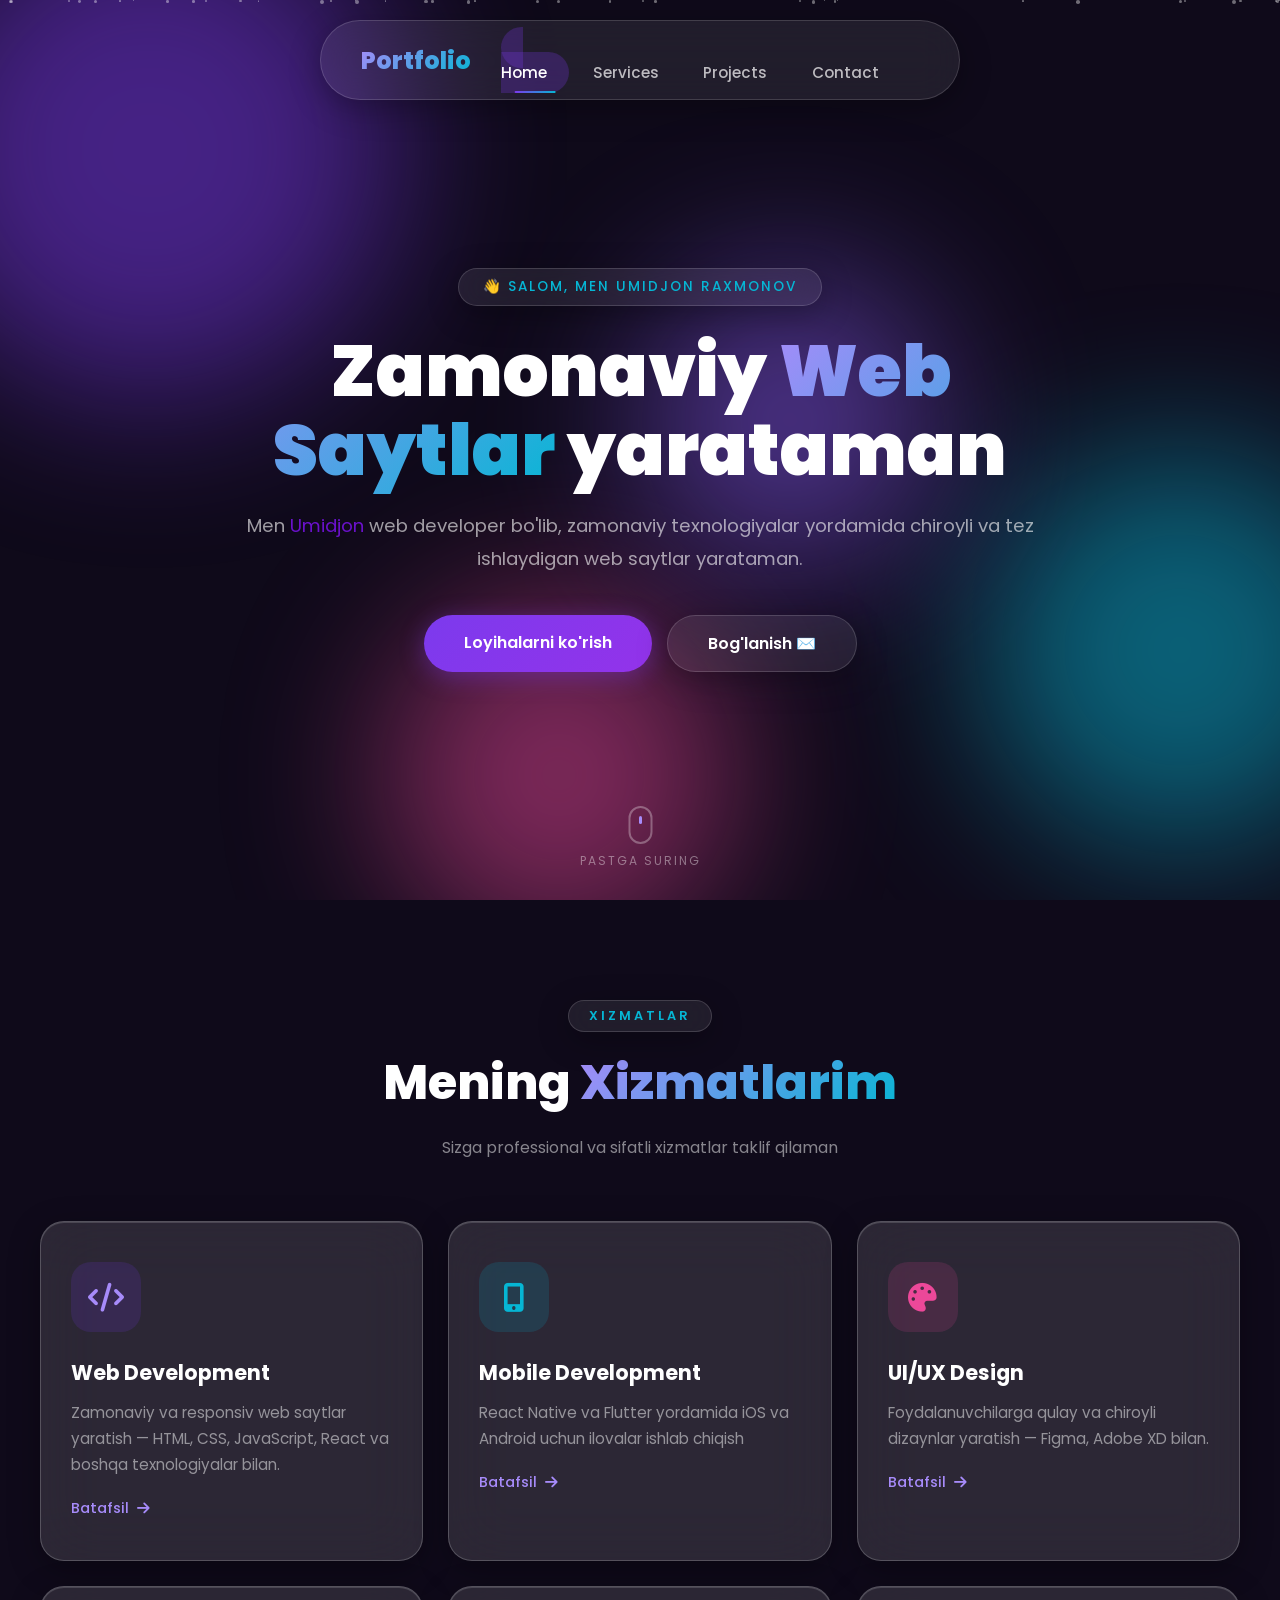
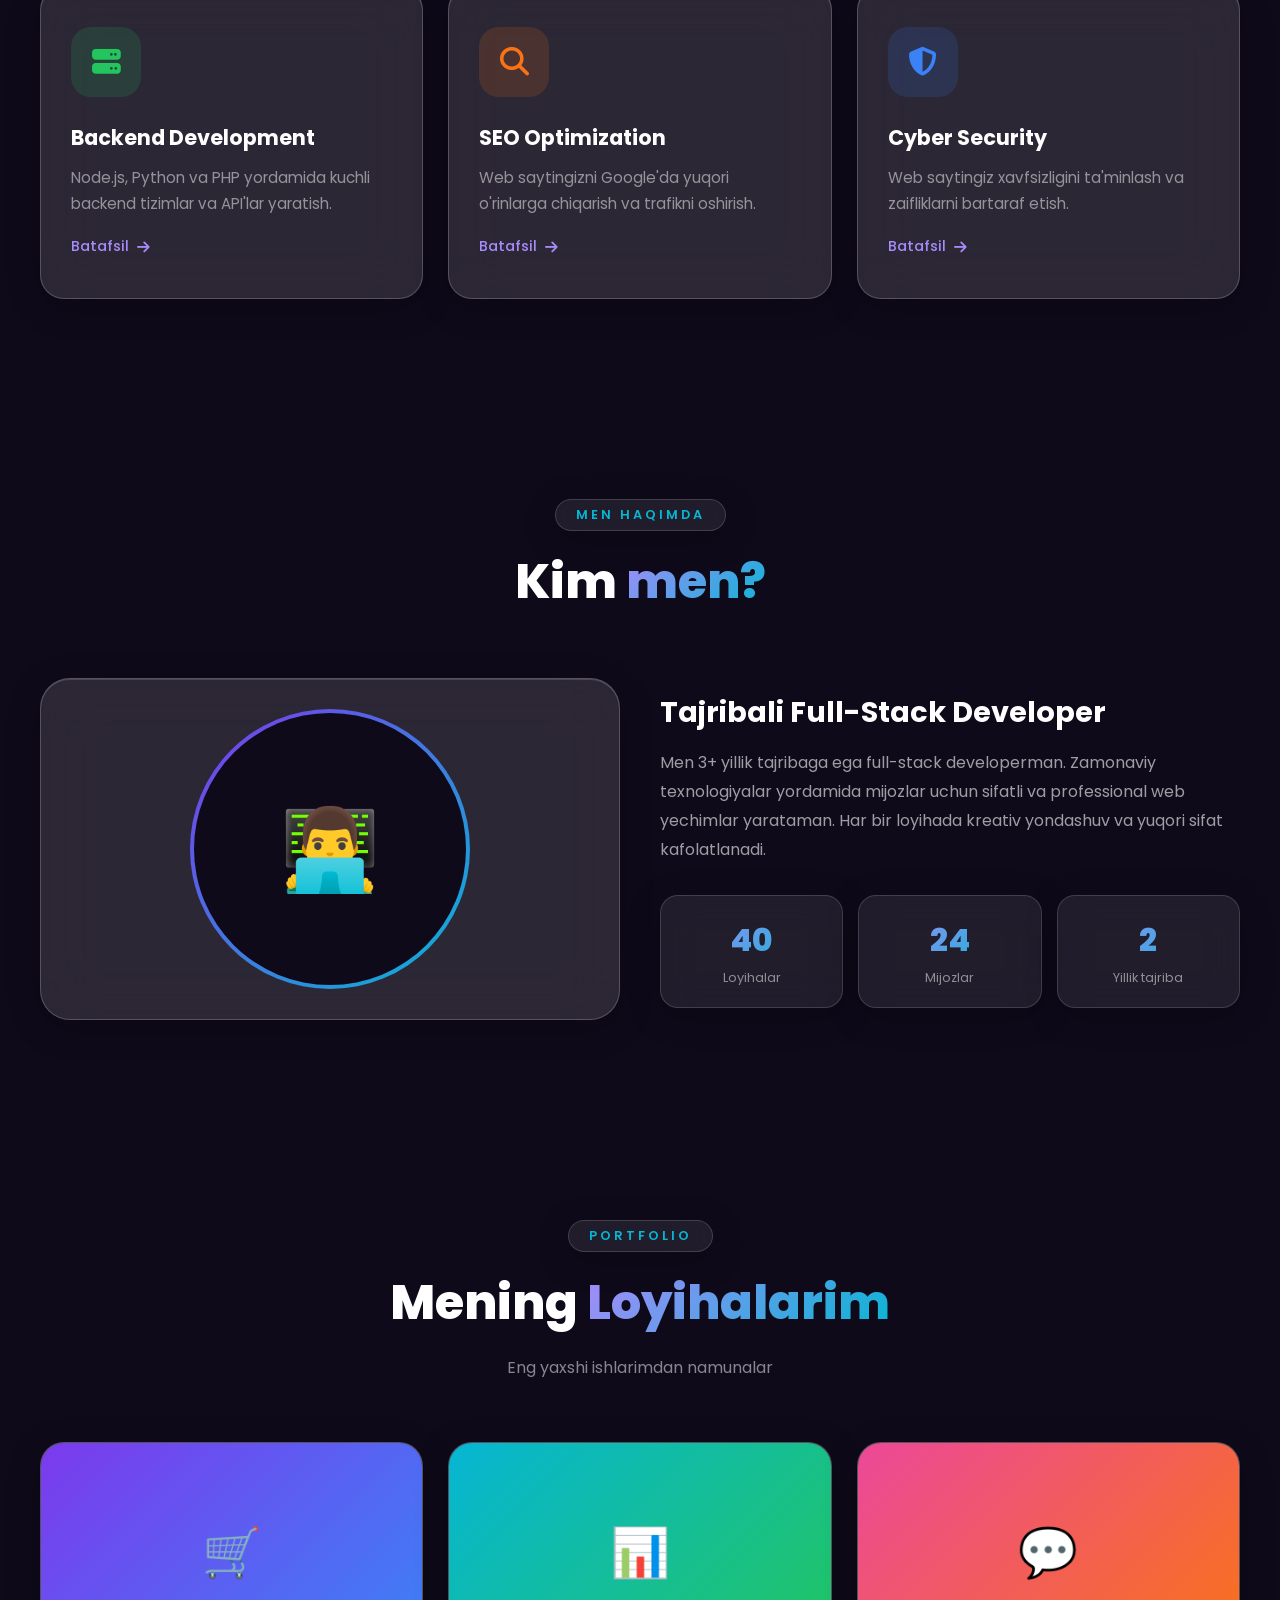
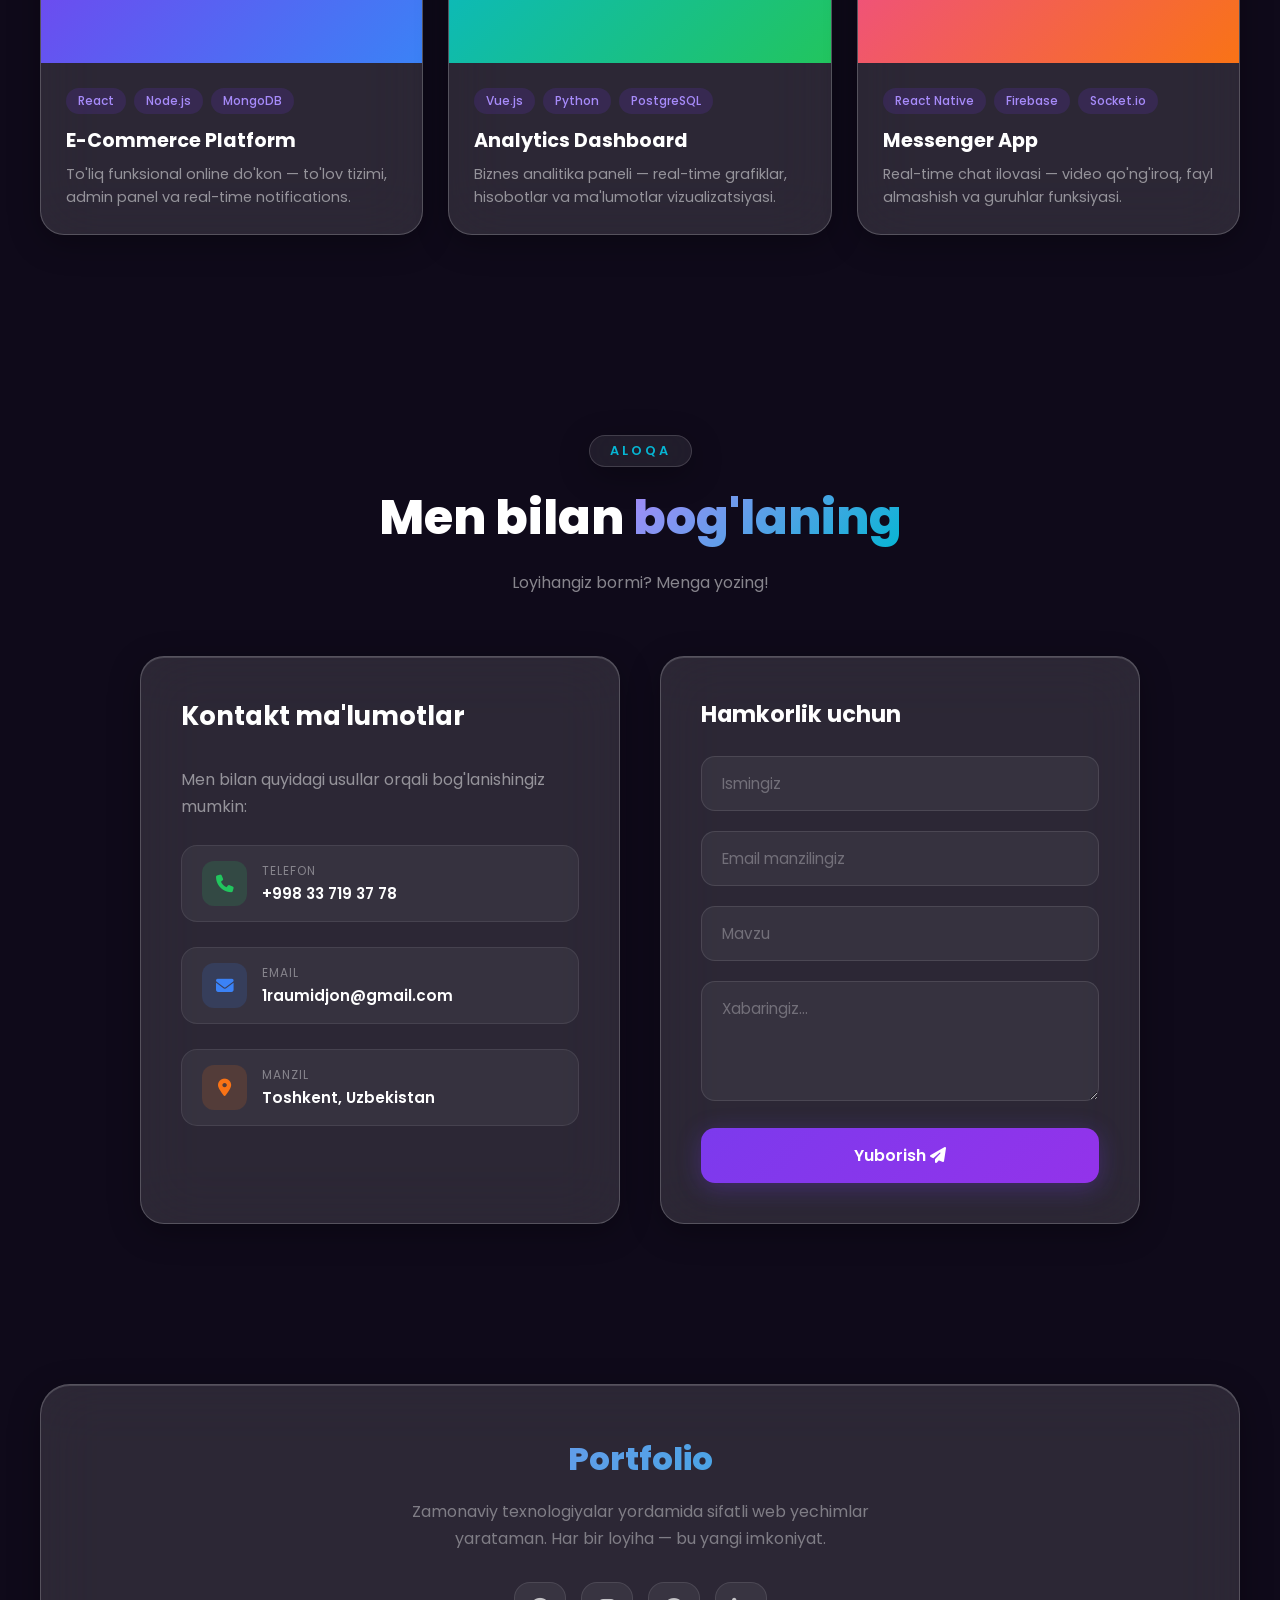
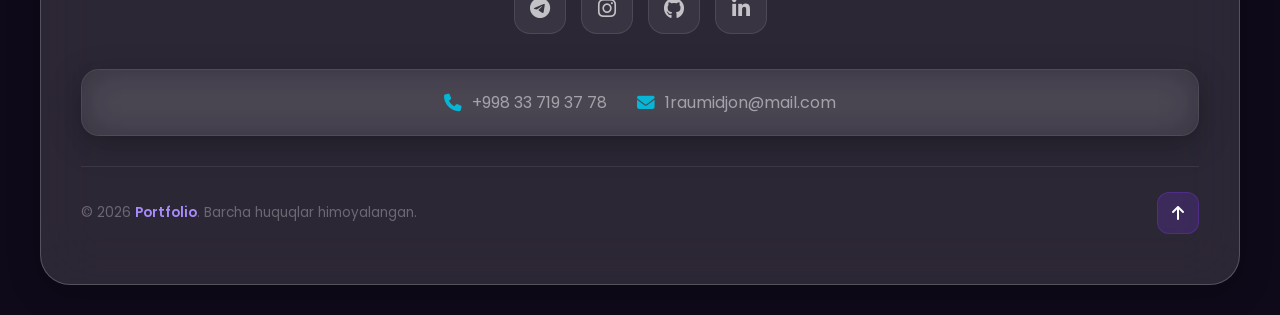
==== qwenn.html @ 11786339 "QWEN AI" ====
<!doctype html>
<html lang="uz">
  <head>
    <meta charset="UTF-8" />
    <meta name="viewport" content="width=device-width, initial-scale=1.0" />
    <title>Umidjon Raxmonov | Portfolio</title>
    <link
      rel="stylesheet"
      href="https://cdnjs.cloudflare.com/ajax/libs/font-awesome/6.5.0/css/all.min.css"
    />
    <link rel="stylesheet" href="qwen.css" />
  </head>
  <body>
    <!-- Loader -->
    <div class="loader" id="loader">
      <div class="loader-ring"></div>
    </div>

    <!-- Animated Background -->
    <div class="bg-animation">
      <div class="blob"></div>
      <div class="blob"></div>
      <div class="blob"></div>
      <div class="blob"></div>
    </div>

    <!-- Particles -->
    <div class="particles" id="particles"></div>

    <!-- ========== NAVBAR ========== -->
    <nav class="navbar glass" id="navbar">
      <div class="nav-logo">Portfolio</div>
      <ul class="nav-links" id="navLinks">
        <li><a href="#home" class="active">Home</a></li>
        <li><a href="#services">Services</a></li>
        <li><a href="#projects">Projects</a></li>
        <li><a href="#contact">Contact</a></li>
      </ul>
      <div class="menu-toggle" id="menuToggle">
        <span></span>
        <span></span>
        <span></span>
      </div>
    </nav>

    <!-- ========== HERO ========== -->
    <section class="hero" id="home">
      <div class="hero-content">
        <div class="hero-badge glass">👋 Salom, men Umidjon Raxmonov</div>
        <h1>Zamonaviy <span class="gradient-text">Web Saytlar</span> yarataman</h1>
        <p>
          Men <span style="color: #6a11cb">Umidjon</span> web developer bo'lib, zamonaviy
          texnologiyalar yordamida chiroyli va tez ishlaydigan web saytlar yarataman.
        </p>
        <div class="hero-buttons">
          <a href="#projects" class="btn-primary">Loyihalarni ko'rish</a>
          <a href="#contact" class="btn-glass glass">Bog'lanish ✉️</a>
        </div>
      </div>
      <div class="scroll-indicator">
        <div class="mouse"></div>
        <span>Pastga suring</span>
      </div>
    </section>

    <!-- ========== SERVICES ========== -->
    <section id="services">
      <div class="section-header">
        <div class="tag glass">Xizmatlar</div>
        <h2>Mening <span class="gradient-text">Xizmatlarim</span></h2>
        <p>Sizga professional va sifatli xizmatlar taklif qilaman</p>
      </div>
      <div class="services-grid">
        <div class="service-card glass-strong">
          <div class="service-icon icon-purple">
            <i class="fas fa-code"></i>
          </div>
          <h3>Web Development</h3>
          <p>
            Zamonaviy va responsiv web saytlar yaratish — HTML, CSS, JavaScript, React va boshqa
            texnologiyalar bilan.
          </p>
          <div class="arrow">Batafsil <i class="fas fa-arrow-right"></i></div>
        </div>
        <div class="service-card glass-strong">
          <div class="service-icon icon-cyan">
            <i class="fas fa-mobile-alt"></i>
          </div>

          <h3>Mobile Development</h3>
          <p>React Native va Flutter yordamida iOS va Android uchun ilovalar ishlab chiqish</p>
          <div class="arrow">Batafsil <i class="fas fa-arrow-right"></i></div>
        </div>

        <div class="service-card glass-strong">
          <div class="service-icon icon-pink">
            <i class="fas fa-palette"></i>
          </div>
          <h3>UI/UX Design</h3>
          <p>Foydalanuvchilarga qulay va chiroyli dizaynlar yaratish — Figma, Adobe XD bilan.</p>
          <div class="arrow">Batafsil <i class="fas fa-arrow-right"></i></div>
        </div>
        <div class="service-card glass-strong">
          <div class="service-icon icon-green">
            <i class="fas fa-server"></i>
          </div>

                    <h3>Backend Development</h3>
          <p>Node.js, Python va PHP yordamida kuchli backend tizimlar va API'lar yaratish.</p>
          <div class="arrow">Batafsil <i class="fas fa-arrow-right"></i></div>
        </div>
        <div class="service-card glass-strong">
          <div class="service-icon icon-orange">
            <i class="fas fa-search"></i>
          </div>

          <h3>SEO Optimization</h3>
          <p>Web saytingizni Google'da yuqori o'rinlarga chiqarish va trafikni oshirish.</p>
          <div class="arrow">Batafsil <i class="fas fa-arrow-right"></i></div>
        </div>
        <div class="service-card glass-strong">
          <div class="service-icon icon-blue">
            <i class="fas fa-shield-alt"></i>
          </div>
          <h3>Cyber Security</h3>
          <p>Web saytingiz xavfsizligini ta'minlash va zaifliklarni bartaraf etish.</p>
          <div class="arrow">Batafsil <i class="fas fa-arrow-right"></i></div>
        </div>
      </div>
    </section>

    <!-- ========== ABOUT ========== -->
    <section id="about">
      <div class="about-section">
        <div class="section-header">
          <div class="tag glass">Men haqimda</div>
          <h2>Kim <span class="gradient-text">men?</span></h2>
        </div>
        <div class="about-grid">
          <div class="about-image glass-strong">
            <div class="avatar-wrapper">
              <div class="avatar-inner">👨‍💻</div>
            </div>
          </div>

          <div class="about-text">
            <h3>Tajribali Full-Stack Developer</h3>
            <p>
              Men 3+ yillik tajribaga ega full-stack developerman. Zamonaviy texnologiyalar
              yordamida mijozlar uchun sifatli va professional web yechimlar yarataman. Har bir
              loyihada kreativ yondashuv va yuqori sifat kafolatlanadi.
            </p>

            <div class="stats-row">
              <div class="stat-item glass">
                <div class="number" data-target="50">0</div>
                <div class="label">Loyihalar</div>
              </div>
              <div class="stat-item glass">
                <div class="number" data-target="30">0</div>
                <div class="label">Mijozlar</div>
              </div>
              <div class="stat-item glass">
                <div class="number" data-target="3">0</div>
                <div class="label">Yillik tajriba</div>
              </div>
            </div>
          </div>
        </div>
      </div>
    </section>

    <!-- ========== PROJECTS ========== -->
    <section id="projects">
      <div class="section-header">
        <div class="tag glass">Portfolio</div>
        <h2>Mening <span class="gradient-text">Loyihalarim</span></h2>
        <p>Eng yaxshi ishlarimdan namunalar</p>
      </div>
      <div class="projects-grid">
        <div class="project-card glass-strong">
          <div class="project-thumb">
            <div class="gradient-bg g1">🛒</div>
          </div>
          <div class="project-info">
            <div class="tags">
              <span>React</span>
              <span>Node.js</span>
              <span>MongoDB</span>
            </div>
            <h3>E-Commerce Platform</h3>
            <p>
              To'liq funksional online do'kon — to'lov tizimi, admin panel va real-time
              notifications.
            </p>
          </div>
        </div>
        <div class="project-card glass-strong">
          <div class="project-thumb">
            <div class="gradient-bg g2">📊</div>
          </div>
          <div class="project-info">
            <div class="tags">
              <span>Vue.js</span>
              <span>Python</span>
              <span>PostgreSQL</span>
            </div>
            <h3>Analytics Dashboard</h3>
            <p>
              Biznes analitika paneli — real-time grafiklar, hisobotlar va ma'lumotlar
              vizualizatsiyasi.
            </p>
          </div>
        </div>
        <div class="project-card glass-strong">
          <div class="project-thumb">
            <div class="gradient-bg g3">💬</div>
          </div>
          <div class="project-info">
            <div class="tags">
              <span>React Native</span>
              <span>Firebase</span>
              <span>Socket.io</span>
            </div>
            <h3>Messenger App</h3>
            <p>Real-time chat ilovasi — video qo'ng'iroq, fayl almashish va guruhlar funksiyasi.</p>
          </div>
        </div>
      </div>
    </section>

    <!-- ========== CONTACT ========== -->
    <section id="contact">
      <div class="section-header">
        <div class="tag glass">Aloqa</div>
        <h2>Men bilan <span class="gradient-text">bog'laning</span></h2>
        <p>Loyihangiz bormi? Menga yozing!</p>
      </div>
      <div class="contact-wrapper">
        <div class="contact-info glass-strong">
          <h3>Kontakt ma'lumotlar</h3>
          <p>Men bilan quyidagi usullar orqali bog'lanishingiz mumkin:</p>
          <div class="contact-item">
            <div class="icon-box phone">
              <i class="fas fa-phone"></i>
            </div>
            <div class="text-box">
              <div class="label">Telefon</div>
              <div class="value">
                <a href="tel:+998337193778" style="text-decoration: none; color: white">
                  <span>+998 33 719 37 78</span>
                </a>
              </div>
            </div>
          </div>
          <div class="contact-item">
            <div class="icon-box email">
              <i class="fas fa-envelope"></i>
            </div>
            <div class="text-box">
              <div class="label">Email</div>
              <div class="value">
                <a href="mailto:1raumidjon@gmail.com" style="text-decoration: none; color: white">
                  <span>1raumidjon@gmail.com</span>
                </a>
              </div>
            </div>
          </div>
          <div class="contact-item">
            <div class="icon-box location">
              <i class="fas fa-map-marker-alt"></i>
            </div>
            <div class="text-box">
              <div class="label">Manzil</div>
              <div class="value"><a style="text-decoration: none; color: white;" href="https://www.google.com/maps?q=Tashkent, Uzbekistan" target="_blank">
   Toshkent, Uzbekistan
</a></div>
            </div>
          </div>
        </div>
        <form id="contactForm" class="contact-form glass-strong" >
          <h3>Hamkorlik uchun</h3>
          <div class="form-group">
            <input type="text" id="name" placeholder="Ismingiz" required />
          </div>
          <div class="form-group">
            <input type="email" id="email" placeholder="Email manzilingiz" required />
          </div>
          <div class="form-group">
            <input type="text" id="subject" placeholder="Mavzu" />
          </div>
          <div class="form-group">
            <textarea id="message" placeholder="Xabaringiz..." required></textarea>
          </div>
          <button type="submit" class="submit-btn">
            Yuborish <i class="fas fa-paper-plane"></i>
          </button>
        </form>
      </div>
    </section>

    <!-- ========== FOOTER ========== -->
    <footer class="footer">
      <div class="footer-glass glass-strong">
        <div class="footer-logo">Portfolio</div>
        <p class="footer-desc">
          Zamonaviy texnologiyalar yordamida sifatli web yechimlar yarataman. Har bir loyiha — bu
          yangi imkoniyat.
        </p>

        <div class="social-links">
          <a
            href="https://t.me/raxmonov_supportbot"
            target="_blank"
            class="social-link tg"
            title="Telegram"
          >
            <i class="fab fa-telegram-plane"></i>
          </a>
          <a
            href="https://instagram.com/umidjon.raxmonjonov"
            target="_blank"
            class="social-link ins"
            title="Instagram"
          >
            <i class="fab fa-instagram"></i>
          </a>
          <a
            href="https://github.com/raumidjon"
            target="_blank"
            class="social-link git"
            title="GitHub"
          >
            <i class="fab fa-github"></i>
          </a>

          <a
            href="https://linkedin.com/in/raumidjon/"
            target="_blank"
            class="social-link li"
            title="LinkedIn"
          >
            <i class="fab fa-linkedin-in"></i>
          </a>
        </div>

        <div class="footer-contact glass">
          <a href="tel:+998337193778" class="footer-contact-item">
            <i class="fas fa-phone"></i>
            <span>+998 33 719 37 78</span>
          </a>
          <a href="mailto:1raumidjon@mail.com" class="footer-contact-item">
            <i class="fas fa-envelope"></i>
            <span>1raumidjon@mail.com</span>
          </a>
        </div>

        <div class="footer-bottom">
          <p>© 2026 <span>Portfolio</span>. Barcha huquqlar himoyalangan.</p>
          <a href="#home" class="back-to-top">
            <i class="fas fa-arrow-up"></i>
          </a>
        </div>
      </div>
    </footer>

    <script src="qwen.js"></script>
  </body>
</html>
---- qwen.css ----
@import url('https://fonts.googleapis.com/css2?family=Poppins:wght@300;400;500;600;700;800;900&display=swap');

        * {
            margin: 0;
            padding: 0;
            box-sizing: border-box;
        }

        :root {
            --primary: #7c3aed;
            --primary-light: #a78bfa;
            --accent: #06b6d4;
            --dark: #0f0a1a;
            --glass-bg: rgba(255, 255, 255, 0.08);
            --glass-border: rgba(255, 255, 255, 0.15);
            --glass-shadow: rgba(0, 0, 0, 0.3);
        }

        html {
            scroll-behavior: smooth;
        }

        body {
            font-family: 'Poppins', sans-serif;
            background: var(--dark);
            color: #fff;
            overflow-x: hidden;
            min-height: 100vh;
            cursor: default; /* Oddiy kursor */
        }

        /* ============ ANIMATED BACKGROUND ============ */
        .bg-animation {
            position: fixed;
            top: 0; left: 0;
            width: 100%; height: 100%;
            z-index: 0;
            overflow: hidden;
        }

        .bg-animation .blob {
            position: absolute;
            border-radius: 50%;
            filter: blur(80px);
            opacity: 0.5;
            animation: blobMove 8s ease-in-out infinite alternate;
        }

        .blob:nth-child(1) {
            width: 500px; height: 500px;
            background: var(--primary);
            top: -100px; left: -100px;
            animation-delay: 0s;
        }

        .blob:nth-child(2) {
            width: 400px; height: 400px;
            background: var(--accent);
            top: 50%; right: -100px;
            animation-delay: 2s;
        }

        .blob:nth-child(3) {
            width: 350px; height: 350px;
            background: #ec4899;
            bottom: -50px; left: 30%;
            animation-delay: 4s;
        }

        .blob:nth-child(4) {
            width: 300px; height: 300px;
            background: #8b5cf6;
            top: 30%; left: 50%;
            animation-delay: 1s;
        }

        @keyframes blobMove {
            0%   { transform: translate(0, 0) scale(1); }
            33%  { transform: translate(80px, -60px) scale(1.1); }
            66%  { transform: translate(-40px, 40px) scale(0.9); }
            100% { transform: translate(60px, -80px) scale(1.05); }
        }

        /* ============ PARTICLES ============ */
        .particles {
            position: fixed;
            top: 0; left: 0;
            width: 100%; height: 100%;
            z-index: 0;
            pointer-events: none;
        }

        .particle {
            position: absolute;
            width: 3px; height: 3px;
            background: rgba(255,255,255,0.4);
            border-radius: 50%;
            animation: particleFloat linear infinite;
        }

        @keyframes particleFloat {
            0%   { transform: translateY(100vh) rotate(0deg); opacity: 0; }
            10%  { opacity: 1; }
            90%  { opacity: 1; }
            100% { transform: translateY(-10vh) rotate(720deg); opacity: 0; }
        }

        /* ============ GLASS MIXIN ============ */
        .glass {
            background: var(--glass-bg);
            backdrop-filter: blur(20px);
            -webkit-backdrop-filter: blur(20px);
            border: 1px solid var(--glass-border);
            box-shadow: 0 8px 32px var(--glass-shadow);
        }

        .glass-strong {
            background: rgba(255, 255, 255, 0.12);
            backdrop-filter: blur(30px);
            -webkit-backdrop-filter: blur(30px);
            border: 1px solid rgba(255, 255, 255, 0.2);
            box-shadow: 0 8px 32px var(--glass-shadow),
                        inset 0 1px 0 rgba(255,255,255,0.15);
        }

        /* ============ NAVBAR ============ */
        .navbar {
            position: fixed;
            top: 20px;
            left: 50%;
            transform: translateX(-50%);
            z-index: 1000;
            padding: 14px 40px;
            border-radius: 60px;
            display: flex;
            align-items: center;
            gap: 10px;
            transition: all 0.4s ease;
        }

        .navbar.scrolled {
            background: rgba(15, 10, 26, 0.7);
            backdrop-filter: blur(30px);
            border-color: rgba(124, 58, 237, 0.3);
            box-shadow: 0 10px 40px rgba(124, 58, 237, 0.15);
        }

        .nav-logo {
            font-size: 1.5rem;
            font-weight: 800;
            background: linear-gradient(135deg, var(--primary-light), var(--accent));
            -webkit-background-clip: text;
            -webkit-text-fill-color: transparent;
            margin-right: 20px;
            cursor: pointer;
            transition: transform 0.3s;
        }

        .nav-logo:hover {
            transform: scale(1.1);
        }

        .nav-links {
            display: flex;
            list-style: none;
            gap: 5px;
        }

        .nav-links a {
            color: rgba(255,255,255,0.7);
            text-decoration: none;
            padding: 10px 22px;
            border-radius: 50px;
            font-weight: 500;
            font-size: 0.95rem;
            position: relative;
            transition: all 0.4s cubic-bezier(0.175, 0.885, 0.32, 1.275);
            overflow: hidden;
        }

        .nav-links a::before {
            content: '';
            position: absolute;
            bottom: 0; left: 50%;
            width: 0; height: 2px;
            background: linear-gradient(90deg, var(--primary), var(--accent));
            transition: all 0.4s ease;
            transform: translateX(-50%);
            border-radius: 2px;
        }

        .nav-links a:hover {
            color: #fff;
            background: rgba(124, 58, 237, 0.15);
            transform: translateY(-2px);
        }

        .nav-links a:hover::before {
            width: 60%;
        }

        .nav-links a.active {
            color: #fff;
            background: rgba(124, 58, 237, 0.25);
        }

        .nav-links a.active::before {
            width: 60%;
        }

        /* Mobile Menu */
        .menu-toggle {
            display: none;
            flex-direction: column;
            gap: 5px;
            cursor: pointer;
            padding: 5px;
            z-index: 1001;
        }

        .menu-toggle span {
            width: 25px;
            height: 2px;
            background: #fff;
            border-radius: 2px;
            transition: all 0.3s;
        }

        .menu-toggle.active span:nth-child(1) {
            transform: rotate(45deg) translate(5px, 5px);
        }
        .menu-toggle.active span:nth-child(2) {
            opacity: 0;
        }
        .menu-toggle.active span:nth-child(3) {
            transform: rotate(-45deg) translate(5px, -5px);
        }

        /* ============ HERO SECTION ============ */
        .hero {
            position: relative;
            z-index: 1;
            min-height: 100vh;
            display: flex;
            align-items: center;
            justify-content: center;
            padding: 120px 40px 80px;
        }

        .hero-content {
            text-align: center;
            max-width: 800px;
            animation: heroIn 1s ease-out;
        }

        @keyframes heroIn {
            from { opacity: 0; transform: translateY(60px) scale(0.95); }
            to   { opacity: 1; transform: translateY(0) scale(1); }
        }

        .hero-badge {
            display: inline-block;
            padding: 8px 24px;
            border-radius: 50px;
            font-size: 0.85rem;
            font-weight: 500;
            color: var(--accent);
            margin-bottom: 25px;
            letter-spacing: 2px;
            text-transform: uppercase;
            animation: heroIn 1s ease-out 0.2s both;
        }

        .hero h1 {
            font-size: clamp(2.5rem, 6vw, 4.5rem);
            font-weight: 900;
            line-height: 1.1;
            margin-bottom: 20px;
            animation: heroIn 1s ease-out 0.4s both;
        }

        .hero h1 .gradient-text {
            background: linear-gradient(135deg, var(--primary-light), var(--accent), #ec4899);
            -webkit-background-clip: text;
            -webkit-text-fill-color: transparent;
            background-size: 200% 200%;
            animation: gradientShift 4s ease infinite;
        }

        @keyframes gradientShift {
            0%, 100% { background-position: 0% 50%; }
            50%      { background-position: 100% 50%; }
        }

        .hero p {
            font-size: 1.15rem;
            color: rgba(255,255,255,0.6);
            line-height: 1.8;
            margin-bottom: 40px;
            animation: heroIn 1s ease-out 0.6s both;
        }

        .hero-buttons {
            display: flex;
            gap: 15px;
            justify-content: center;
            flex-wrap: wrap;
            animation: heroIn 1s ease-out 0.8s both;
        }

        .btn-primary {
            padding: 15px 40px;
            border-radius: 60px;
            background: linear-gradient(135deg, var(--primary), #9333ea);
            color: #fff;
            text-decoration: none;
            font-weight: 600;
            font-size: 1rem;
            border: none;
            cursor: pointer;
            position: relative;
            overflow: hidden;
            transition: all 0.4s ease;
            box-shadow: 0 5px 25px rgba(124, 58, 237, 0.4);
        }

        .btn-primary::before {
            content: '';
            position: absolute;
            top: 0; left: -100%;
            width: 100%; height: 100%;
            background: linear-gradient(90deg, transparent, rgba(255,255,255,0.2), transparent);
            transition: left 0.5s;
        }

        .btn-primary:hover::before {
            left: 100%;
        }

        .btn-primary:hover {
            transform: translateY(-3px);
            box-shadow: 0 10px 40px rgba(124, 58, 237, 0.5);
        }

        .btn-glass {
            padding: 15px 40px;
            border-radius: 60px;
            color: #fff;
            text-decoration: none;
            font-weight: 600;
            font-size: 1rem;
            cursor: pointer;
            transition: all 0.4s ease;
        }

        .btn-glass:hover {
            transform: translateY(-3px);
            background: rgba(255,255,255,0.15);
            box-shadow: 0 10px 40px rgba(0,0,0,0.3);
        }

        /* Scroll indicator */
        .scroll-indicator {
            position: absolute;
            bottom: 30px;
            left: 50%;
            transform: translateX(-50%);
            display: flex;
            flex-direction: column;
            align-items: center;
            gap: 8px;
            animation: bounce 2s ease-in-out infinite;
        }

        .scroll-indicator span {
            font-size: 0.75rem;
            color: rgba(255,255,255,0.4);
            letter-spacing: 2px;
            text-transform: uppercase;
        }

        .scroll-indicator .mouse {
            width: 24px;
            height: 38px;
            border: 2px solid rgba(255,255,255,0.3);
            border-radius: 12px;
            position: relative;
        }

        .scroll-indicator .mouse::after {
            content: '';
            position: absolute;
            top: 8px;
            left: 50%;
            transform: translateX(-50%);
            width: 3px;
            height: 8px;
            background: var(--primary-light);
            border-radius: 3px;
            animation: scrollDot 2s ease-in-out infinite;
        }

        @keyframes scrollDot {
            0%, 100% { opacity: 1; top: 8px; }
            50%      { opacity: 0.3; top: 18px; }
        }

        @keyframes bounce {
            0%, 100% { transform: translateX(-50%) translateY(0); }
            50%      { transform: translateX(-50%) translateY(10px); }
        }

        /* ============ SECTION COMMON ============ */
        section {
            position: relative;
            z-index: 1;
            padding: 100px 40px;
        }

        .section-header {
            text-align: center;
            margin-bottom: 60px;
        }

        .section-header .tag {
            display: inline-block;
            padding: 6px 20px;
            border-radius: 50px;
            font-size: 0.8rem;
            font-weight: 600;
            color: var(--accent);
            letter-spacing: 3px;
            text-transform: uppercase;
            margin-bottom: 15px;
        }

        .section-header h2 {
            font-size: clamp(2rem, 4vw, 3rem);
            font-weight: 800;
        }

        .section-header h2 .gradient-text {
            background: linear-gradient(135deg, var(--primary-light), var(--accent));
            -webkit-background-clip: text;
            -webkit-text-fill-color: transparent;
        }

        .section-header p {
            color: rgba(255,255,255,0.5);
            max-width: 600px;
            margin: 15px auto 0;
            line-height: 1.7;
        }

        /* ============ SERVICES SECTION ============ */
        .services-grid {
            display: grid;
            grid-template-columns: repeat(auto-fit, minmax(300px, 1fr));
            gap: 25px;
            max-width: 1200px;
            margin: 0 auto;
        }

        .service-card {
            padding: 40px 30px;
            border-radius: 24px;
            position: relative;
            overflow: hidden;
            transition: all 0.5s cubic-bezier(0.175, 0.885, 0.32, 1.275);
            cursor: pointer;
            opacity: 0;
            transform: translateY(40px);
        }

        .service-card.visible {
            opacity: 1;
            transform: translateY(0);
        }

        .service-card::before {
            content: '';
            position: absolute;
            top: 0; left: 0;
            width: 100%; height: 100%;
            background: linear-gradient(135deg, rgba(124,58,237,0.1), transparent);
            opacity: 0;
            transition: opacity 0.5s;
        }

        .service-card:hover {
            transform: translateY(-10px) scale(1.02);
            border-color: rgba(124, 58, 237, 0.4);
            box-shadow: 0 20px 60px rgba(124, 58, 237, 0.2);
        }

        .service-card:hover::before {
            opacity: 1;
        }

        .service-icon {
            width: 70px;
            height: 70px;
            border-radius: 20px;
            display: flex;
            align-items: center;
            justify-content: center;
            font-size: 1.8rem;
            margin-bottom: 25px;
            position: relative;
            transition: all 0.5s ease;
        }

        .service-icon.icon-purple {
            background: rgba(124, 58, 237, 0.15);
            color: var(--primary-light);
        }

        .service-icon.icon-cyan {
            background: rgba(6, 182, 212, 0.15);
            color: var(--accent);
        }

        .service-icon.icon-pink {
            background: rgba(236, 72, 153, 0.15);
            color: #ec4899;
        }

        .service-icon.icon-green {
            background: rgba(34, 197, 94, 0.15);
            color: #22c55e;
        }

        .service-icon.icon-orange {
            background: rgba(249, 115, 22, 0.15);
            color: #f97316;
        }

        .service-icon.icon-blue {
            background: rgba(59, 130, 246, 0.15);
            color: #3b82f6;
        }

        .service-card:hover .service-icon {
            transform: scale(1.15) rotate(-5deg);
        }

        .service-card h3 {
            font-size: 1.3rem;
            font-weight: 700;
            margin-bottom: 12px;
            position: relative;
        }

        .service-card p {
            color: rgba(255,255,255,0.5);
            line-height: 1.7;
            font-size: 0.95rem;
            position: relative;
        }

        .service-card .arrow {
            display: inline-flex;
            align-items: center;
            gap: 8px;
            color: var(--primary-light);
            margin-top: 20px;
            font-weight: 500;
            font-size: 0.9rem;
            position: relative;
            transition: all 0.3s;
        }

        .service-card:hover .arrow {
            gap: 15px;
            color: var(--accent);
        }

        /* ============ ABOUT / STATS SECTION ============ */
        .about-section {
            max-width: 1200px;
            margin: 0 auto;
        }

        .about-grid {
            display: grid;
            grid-template-columns: 1fr 1fr;
            gap: 40px;
            align-items: center;
        }

        .about-image {
            padding: 30px;
            border-radius: 30px;
            text-align: center;
            position: relative;
            overflow: hidden;
        }

        .about-image .avatar-wrapper {
            width: 280px;
            height: 280px;
            margin: 0 auto;
            border-radius: 50%;
            background: linear-gradient(135deg, var(--primary), var(--accent));
            padding: 4px;
            animation: avatarGlow 4s ease-in-out infinite;
        }

        @keyframes avatarGlow {
            0%, 100% { box-shadow: 0 0 30px rgba(124,58,237,0.3); }
            50%      { box-shadow: 0 0 60px rgba(124,58,237,0.5), 0 0 100px rgba(6,182,212,0.2); }
        }

        .about-image .avatar-wrapper .avatar-inner {
            width: 100%;
            height: 100%;
            border-radius: 50%;
            background: var(--dark);
            display: flex;
            align-items: center;
            justify-content: center;
            font-size: 5rem;
        }

        .about-text h3 {
            font-size: 1.8rem;
            font-weight: 700;
            margin-bottom: 15px;
        }

        .about-text p {
            color: rgba(255,255,255,0.6);
            line-height: 1.8;
            margin-bottom: 30px;
        }

        .stats-row {
            display: grid;
            grid-template-columns: repeat(3, 1fr);
            gap: 15px;
        }

        .stat-item {
            padding: 20px;
            border-radius: 18px;
            text-align: center;
            transition: all 0.4s;
        }

        .stat-item:hover {
            transform: translateY(-5px);
            background: rgba(255,255,255,0.1);
        }

        .stat-item .number {
            font-size: 2rem;
            font-weight: 800;
            background: linear-gradient(135deg, var(--primary-light), var(--accent));
            -webkit-background-clip: text;
            -webkit-text-fill-color: transparent;
        }

        .stat-item .label {
            font-size: 0.8rem;
            color: rgba(255,255,255,0.5);
            margin-top: 5px;
        }

        /* ============ PROJECTS SECTION ============ */
        .projects-grid {
            display: grid;
            grid-template-columns: repeat(auto-fit, minmax(340px, 1fr));
            gap: 25px;
            max-width: 1200px;
            margin: 0 auto;
        }

        .project-card {
            border-radius: 24px;
            overflow: hidden;
            transition: all 0.5s cubic-bezier(0.175, 0.885, 0.32, 1.275);
            cursor: pointer;
            opacity: 0;
            transform: translateY(40px);
        }

        .project-card.visible {
            opacity: 1;
            transform: translateY(0);
        }

        .project-card:hover {
            transform: translateY(-8px) scale(1.02);
            box-shadow: 0 20px 60px rgba(124,58,237,0.25);
        }

        .project-thumb {
            height: 220px;
            position: relative;
            overflow: hidden;
        }

        .project-thumb .gradient-bg {
            width: 100%;
            height: 100%;
            display: flex;
            align-items: center;
            justify-content: center;
            font-size: 3rem;
            transition: transform 0.5s;
        }

        .project-thumb .gradient-bg.g1 {
            background: linear-gradient(135deg, #7c3aed, #3b82f6);
        }
        .project-thumb .gradient-bg.g2 {
            background: linear-gradient(135deg, #06b6d4, #22c55e);
        }
        .project-thumb .gradient-bg.g3 {
            background: linear-gradient(135deg, #ec4899, #f97316);
        }

        .project-card:hover .project-thumb .gradient-bg {
            transform: scale(1.1);
        }

        .project-info {
            padding: 25px;
        }

        .project-info .tags {
            display: flex;
            gap: 8px;
            flex-wrap: wrap;
            margin-bottom: 12px;
        }

        .project-info .tags span {
            padding: 4px 12px;
            border-radius: 20px;
            font-size: 0.75rem;
            font-weight: 500;
            background: rgba(124,58,237,0.15);
            color: var(--primary-light);
        }

        .project-info h3 {
            font-size: 1.2rem;
            font-weight: 700;
            margin-bottom: 8px;
        }

        .project-info p {
            color: rgba(255,255,255,0.5);
            font-size: 0.9rem;
            line-height: 1.6;
        }

        /* ============ CONTACT SECTION ============ */
        .contact-wrapper {
            max-width: 1000px;
            margin: 0 auto;
            display: grid;
            grid-template-columns: 1fr 1fr;
            gap: 40px;
        }

        .contact-info {
            padding: 40px;
            border-radius: 24px;
            display: flex;
            flex-direction: column;
            gap: 25px;
        }

        .contact-info h3 {
            font-size: 1.6rem;
            font-weight: 700;
            margin-bottom: 5px;
        }

        .contact-info > p {
            color: rgba(255,255,255,0.5);
            line-height: 1.7;
        }

        .contact-item {
            display: flex;
            align-items: center;
            gap: 15px;
            padding: 15px 20px;
            border-radius: 16px;
            background: rgba(255,255,255,0.05);
            border: 1px solid rgba(255,255,255,0.08);
            transition: all 0.4s;
            cursor: pointer;
        }

        .contact-item:hover {
            background: rgba(255,255,255,0.1);
            transform: translateX(8px);
            border-color: rgba(124,58,237,0.3);
        }

        .contact-item .icon-box {
            width: 45px;
            height: 45px;
            border-radius: 12px;
            display: flex;
            align-items: center;
            justify-content: center;
            font-size: 1.1rem;
            flex-shrink: 0;
        }

        .contact-item .icon-box.phone {
            background: rgba(34,197,94,0.15);
            color: #22c55e;
        }

        .contact-item .icon-box.email {
            background: rgba(59,130,246,0.15);
            color: #3b82f6;
        }

        .contact-item .icon-box.location {
            background: rgba(249,115,22,0.15);
            color: #f97316;
        }

        .contact-item .text-box .label {
            font-size: 0.75rem;
            color: rgba(255,255,255,0.4);
            text-transform: uppercase;
            letter-spacing: 1px;
        }

        .contact-item .text-box .value {
            font-weight: 600;
            font-size: 0.95rem;
            margin-top: 2px;
        }

        .contact-form {
            padding: 40px;
            border-radius: 24px;
            display: flex;
            flex-direction: column;
            gap: 20px;
        }

        .contact-form h3 {
            font-size: 1.4rem;
            font-weight: 700;
            margin-bottom: 5px;
        }

        .form-group {
            position: relative;
        }

        .form-group input,
        .form-group textarea {
            width: 100%;
            padding: 15px 20px;
            border-radius: 14px;
            border: 1px solid rgba(255,255,255,0.1);
            background: rgba(255,255,255,0.05);
            color: #fff;
            font-family: 'Poppins', sans-serif;
            font-size: 0.95rem;
            transition: all 0.3s;
            outline: none;
        }

        .form-group input:focus,
        .form-group textarea:focus {
            border-color: var(--primary);
            background: rgba(124,58,237,0.05);
            box-shadow: 0 0 20px rgba(124,58,237,0.1);
        }

        .form-group input::placeholder,
        .form-group textarea::placeholder {
            color: rgba(255,255,255,0.3);
        }

        .form-group textarea {
            min-height: 120px;
            resize: vertical;
        }

        .submit-btn {
            padding: 15px;
            border-radius: 14px;
            background: linear-gradient(135deg, var(--primary), #9333ea);
            color: #fff;
            font-family: 'Poppins', sans-serif;
            font-weight: 600;
            font-size: 1rem;
            border: none;
            cursor: pointer;
            position: relative;
            overflow: hidden;
            transition: all 0.4s;
            box-shadow: 0 5px 25px rgba(124,58,237,0.3);
        }

        .submit-btn:hover {
            transform: translateY(-3px);
            box-shadow: 0 10px 40px rgba(124,58,237,0.4);
        }

        .submit-btn::before {
            content: '';
            position: absolute;
            top: 0; left: -100%;
            width: 100%; height: 100%;
            background: linear-gradient(90deg, transparent, rgba(255,255,255,0.2), transparent);
            transition: left 0.5s;
        }

        .submit-btn:hover::before {
            left: 100%;
        }

        /* ============ FOOTER ============ */
        .footer {
            position: relative;
            z-index: 1;
            padding: 60px 40px 30px;
        }

        .footer-glass {
            max-width: 1200px;
            margin: 0 auto;
            padding: 50px 40px;
            border-radius: 30px;
            text-align: center;
        }

        .footer-logo {
            font-size: 2rem;
            font-weight: 800;
            background: linear-gradient(135deg, var(--primary-light), var(--accent));
            -webkit-background-clip: text;
            -webkit-text-fill-color: transparent;
            margin-bottom: 15px;
        }

        .footer-desc {
            color: rgba(255,255,255,0.4);
            max-width: 500px;
            margin: 0 auto 30px;
            line-height: 1.7;
        }

        .social-links {
            display: flex;
            justify-content: center;
            gap: 15px;
            margin-bottom: 35px;
        }

        .social-link {
            width: 52px;
            height: 52px;
            border-radius: 16px;
            display: flex;
            align-items: center;
            justify-content: center;
            font-size: 1.3rem;
            color: rgba(255,255,255,0.7);
            background: rgba(255,255,255,0.06);
            border: 1px solid rgba(255,255,255,0.1);
            text-decoration: none;
            transition: all 0.4s cubic-bezier(0.175, 0.885, 0.32, 1.275);
            position: relative;
            overflow: hidden;
        }

        .social-link::before {
            content: '';
            position: absolute;
            inset: 0;
            border-radius: 16px;
            opacity: 0;
            transition: opacity 0.4s;
        }

        .social-link.tg::before   { background: linear-gradient(135deg, #0088cc, #00aaff); }
        .social-link.ins::before  { background: linear-gradient(135deg, #833ab4, #fd1d1d, #fcb045); }
        .social-link.git::before  { background: linear-gradient(135deg, #333, #6e5494); }
        .social-link.yt::before   { background: linear-gradient(135deg, #ff0000, #cc0000); }
        .social-link.li::before   { background: linear-gradient(135deg, #0077b5, #00a0dc); }

        .social-link:hover::before {
            opacity: 1;
        }

        .social-link:hover {
            color: #fff;
            transform: translateY(-8px) scale(1.1);
            border-color: transparent;
            box-shadow: 0 10px 30px rgba(0,0,0,0.3);
        }

        .social-link i {
            position: relative;
            z-index: 1;
        }

        .footer-contact {
            display: flex;
            justify-content: center;
            gap: 30px;
            flex-wrap: wrap;
            margin-bottom: 30px;
            padding: 20px;
            border-radius: 18px;
            background: rgba(255,255,255,0.04);
            border: 1px solid rgba(255,255,255,0.08);
        }

        .footer-contact-item {
            display: flex;
            align-items: center;
            gap: 10px;
            color: rgba(255,255,255,0.5);
            text-decoration: none;
            transition: all 0.3s;
        }

        .footer-contact-item:hover {
            color: var(--primary-light);
        }

        .footer-contact-item i {
            font-size: 1.1rem;
            color: var(--accent);
        }

        .footer-bottom {
            border-top: 1px solid rgba(255,255,255,0.08);
            padding-top: 25px;
            display: flex;
            justify-content: space-between;
            align-items: center;
            flex-wrap: wrap;
            gap: 15px;
        }

        .footer-bottom p {
            color: rgba(255,255,255,0.3);
            font-size: 0.85rem;
        }

        .footer-bottom p span {
            color: var(--primary-light);
            font-weight: 600;
        }

        .back-to-top {
            width: 42px;
            height: 42px;
            border-radius: 12px;
            display: flex;
            align-items: center;
            justify-content: center;
            color: #fff;
            text-decoration: none;
            background: rgba(124,58,237,0.2);
            border: 1px solid rgba(124,58,237,0.3);
            transition: all 0.4s;
            cursor: pointer;
        }

        .back-to-top:hover {
            background: var(--primary);
            transform: translateY(-3px);
        }

        /* ============ RESPONSIVE ============ */
        @media (max-width: 768px) {
            .navbar {
                padding: 12px 25px;
                width: 90%;
            }

            .menu-toggle {
                display: flex;
            }

            .nav-links {
                position: fixed;
                top: 0; left: 0;
                width: 100%; height: 100vh;
                flex-direction: column;
                align-items: center;
                justify-content: center;
                background: rgba(15,10,26,0.95);
                backdrop-filter: blur(30px);
                gap: 15px;
                opacity: 0;
                pointer-events: none;
                transition: all 0.4s;
            }

            .nav-links.open {
                opacity: 1;
                pointer-events: all;
            }

            .nav-links a {
                font-size: 1.3rem;
                padding: 15px 30px;
            }

            .hero {
                padding: 100px 20px 60px;
            }

            section {
                padding: 60px 20px;
            }

            .about-grid {
                grid-template-columns: 1fr;
            }

            .contact-wrapper {
                grid-template-columns: 1fr;
            }

            .stats-row {
                grid-template-columns: repeat(3, 1fr);
            }

            .projects-grid {
                grid-template-columns: 1fr;
            }

            .services-grid {
                grid-template-columns: 1fr;
            }

            .footer-bottom {
                justify-content: center;
                text-align: center;
            }

            .footer-contact {
                flex-direction: column;
                align-items: center;
                gap: 15px;
            }
        }

        /* ============ LOADING ============ */
        .loader {
            position: fixed;
            inset: 0;
            z-index: 10000;
            background: var(--dark);
            display: flex;
            align-items: center;
            justify-content: center;
            transition: opacity 0.5s, visibility 0.5s;
        }

        .loader.hidden {
            opacity: 0;
            visibility: hidden;
        }

        .loader-ring {
            width: 50px;
            height: 50px;
            border: 3px solid rgba(255,255,255,0.1);
            border-top-color: var(--primary-light);
            border-radius: 50%;
            animation: spin 1s linear infinite;
        }

        @keyframes spin {
            to { transform: rotate(360deg); }
        }
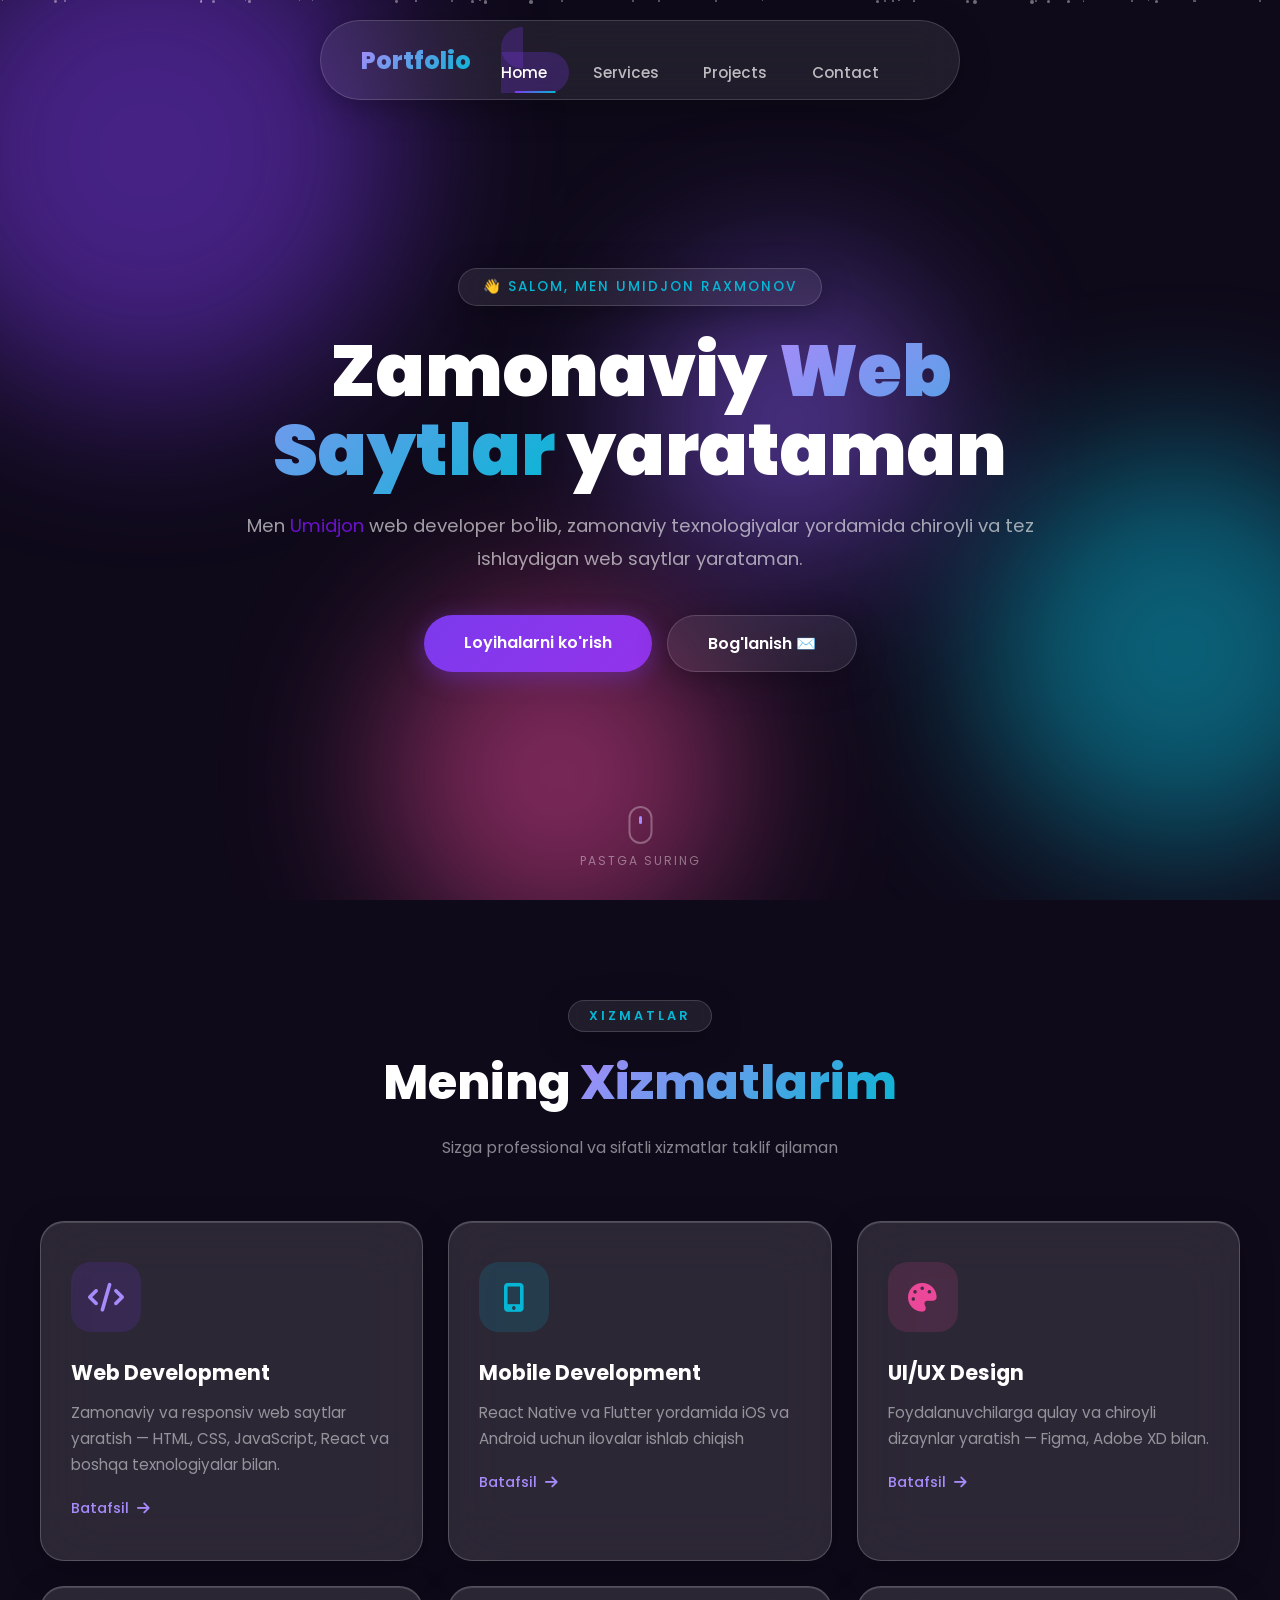
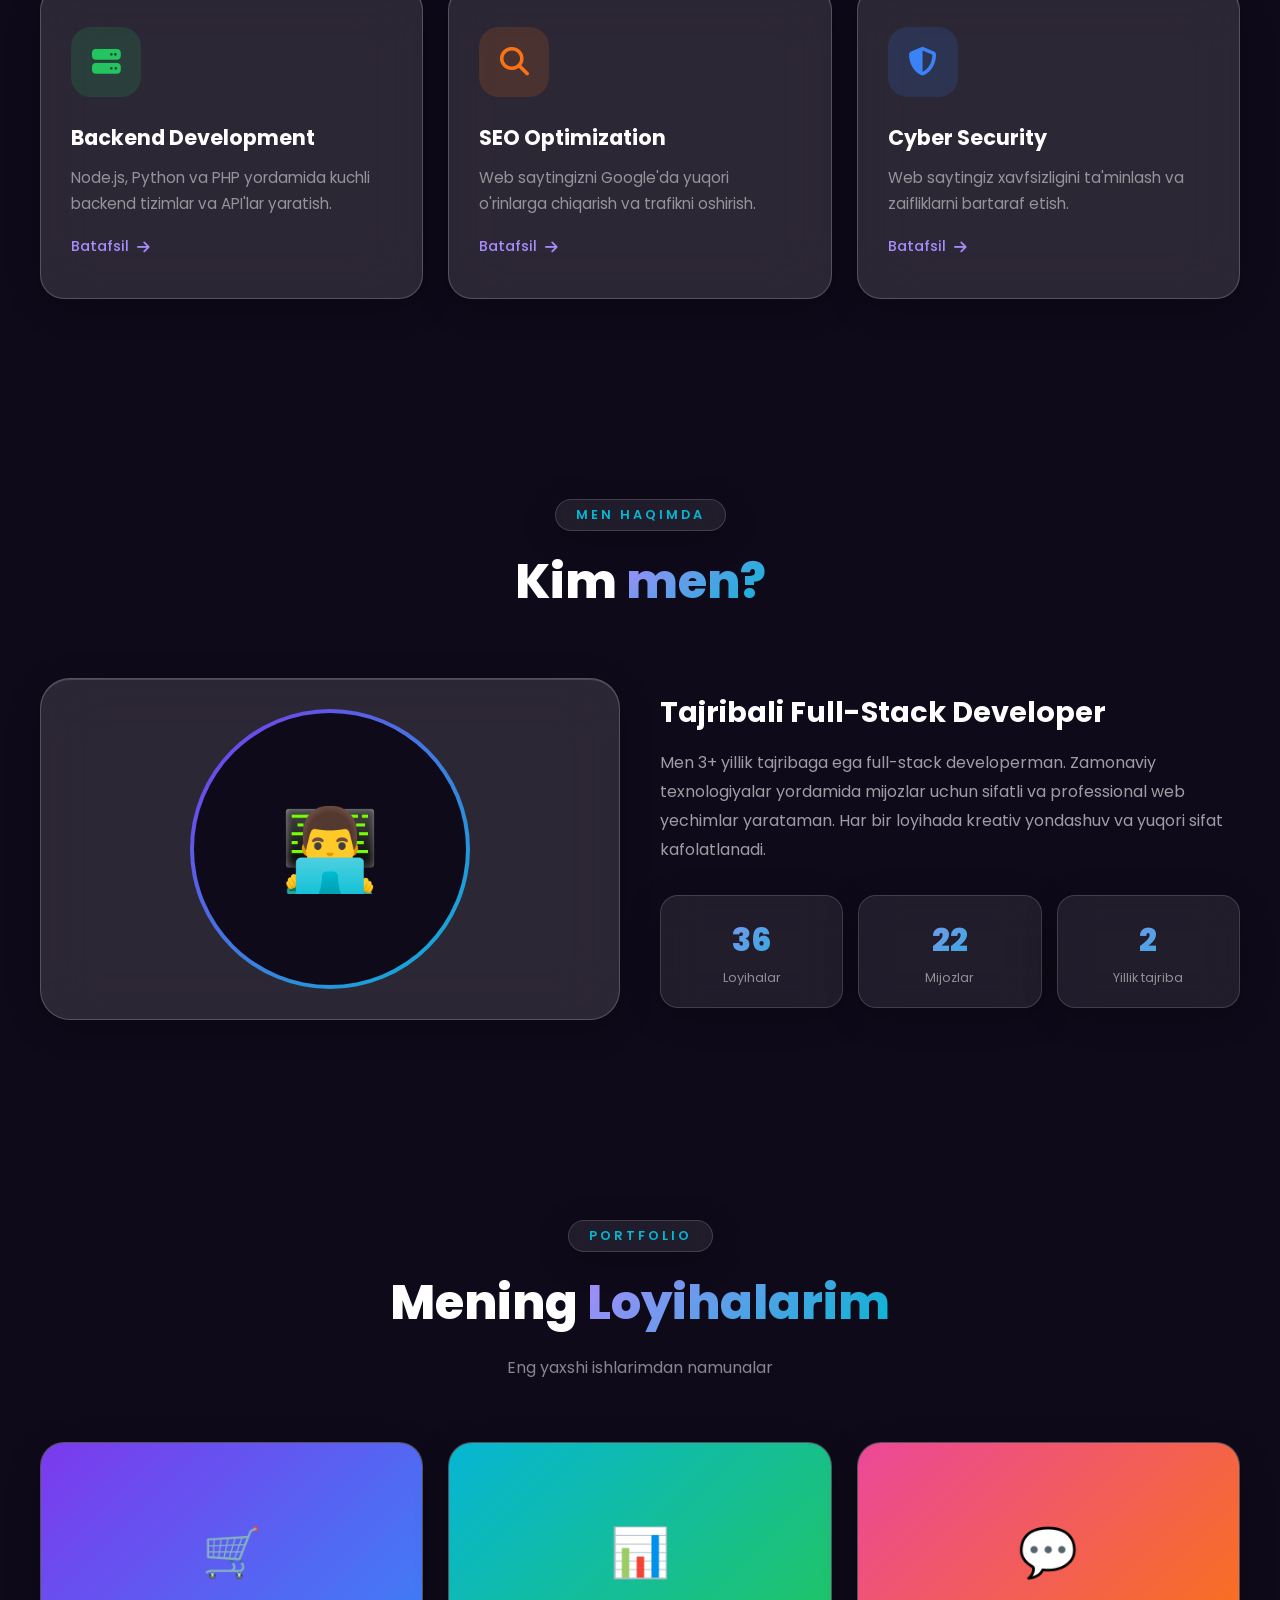
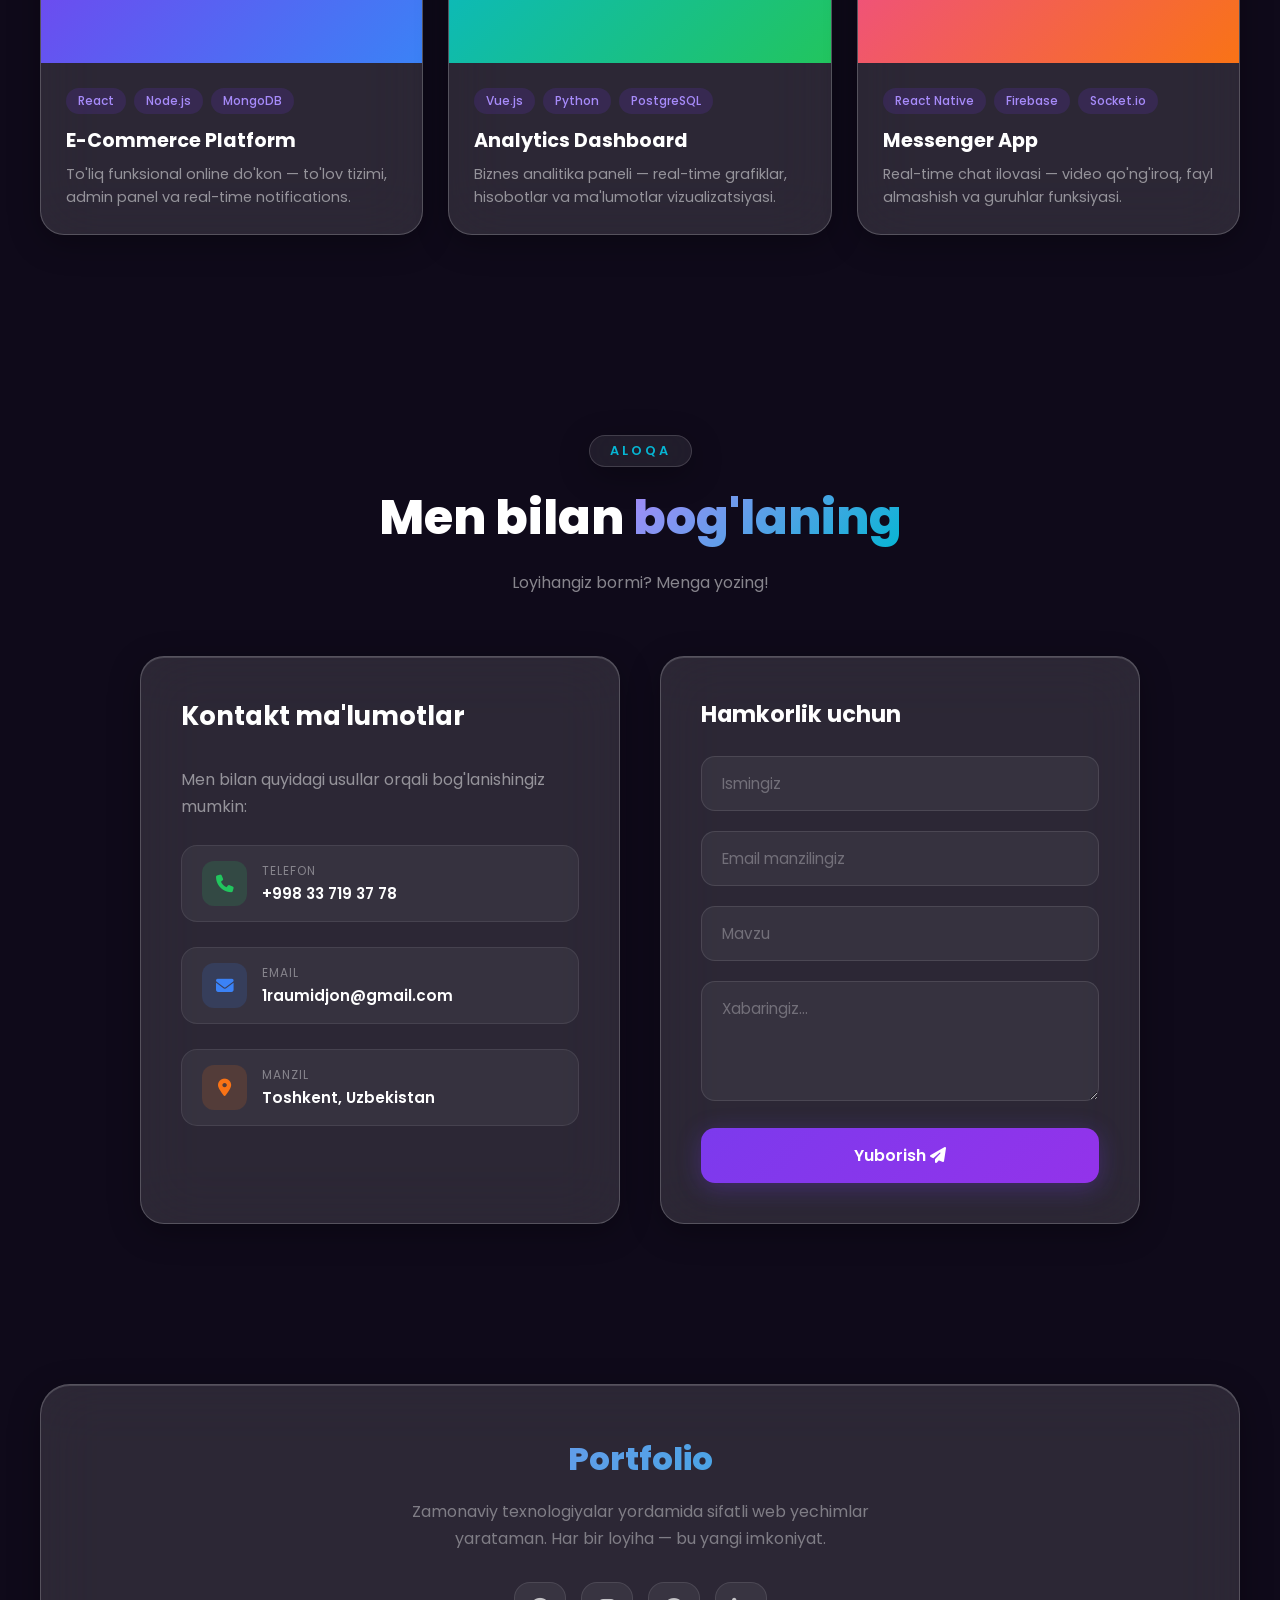
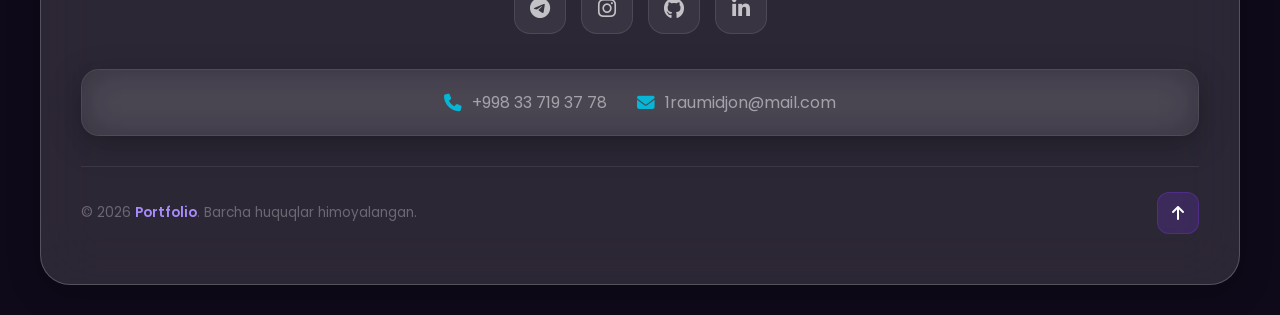
==== commit a6d62c8c: "birinchi commitim" ====
--- a/qwenn.html
+++ b/qwenn.html
@@ -104,8 +104,8 @@
           <div class="service-icon icon-green">
             <i class="fas fa-server"></i>
           </div>
-
-                    <h3>Backend Development</h3>
+       
+          <h3>Backend Development</h3>
           <p>Node.js, Python va PHP yordamida kuchli backend tizimlar va API'lar yaratish.</p>
           <div class="arrow">Batafsil <i class="fas fa-arrow-right"></i></div>
         </div>
@@ -128,6 +128,7 @@
         </div>
       </div>
     </section>
+
 
     <!-- ========== ABOUT ========== -->
     <section id="about">
@@ -272,13 +273,19 @@
             </div>
             <div class="text-box">
               <div class="label">Manzil</div>
-              <div class="value"><a style="text-decoration: none; color: white;" href="https://www.google.com/maps?q=Tashkent, Uzbekistan" target="_blank">
-   Toshkent, Uzbekistan
-</a></div>
-            </div>
-          </div>
-        </div>
-        <form id="contactForm" class="contact-form glass-strong" >
+              <div class="value">
+                <a
+                  style="text-decoration: none; color: white"
+                  href="https://www.google.com/maps?q=Tashkent, Uzbekistan"
+                  target="_blank"
+                >
+                  Toshkent, Uzbekistan
+                </a>
+              </div>
+            </div>
+          </div>
+        </div>
+        <form id="contactForm" class="contact-form glass-strong">
           <h3>Hamkorlik uchun</h3>
           <div class="form-group">
             <input type="text" id="name" placeholder="Ismingiz" required />
